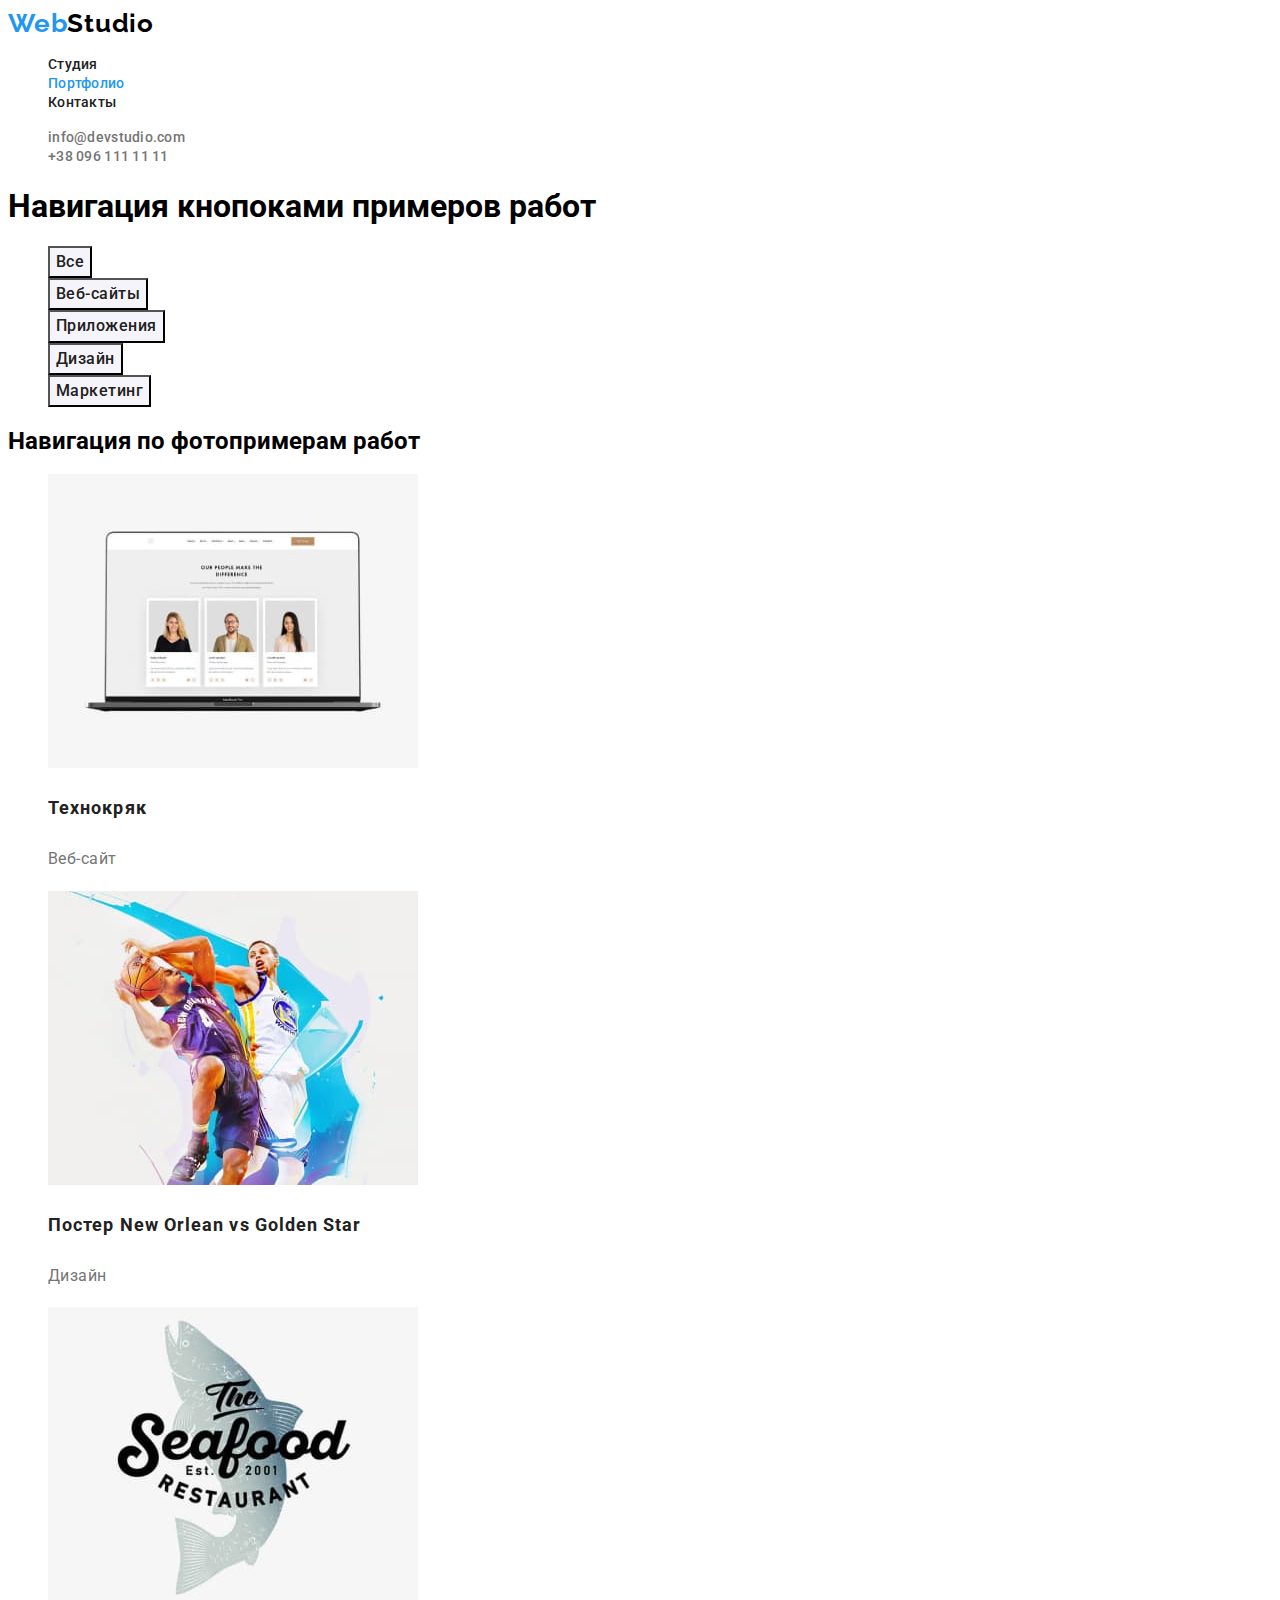
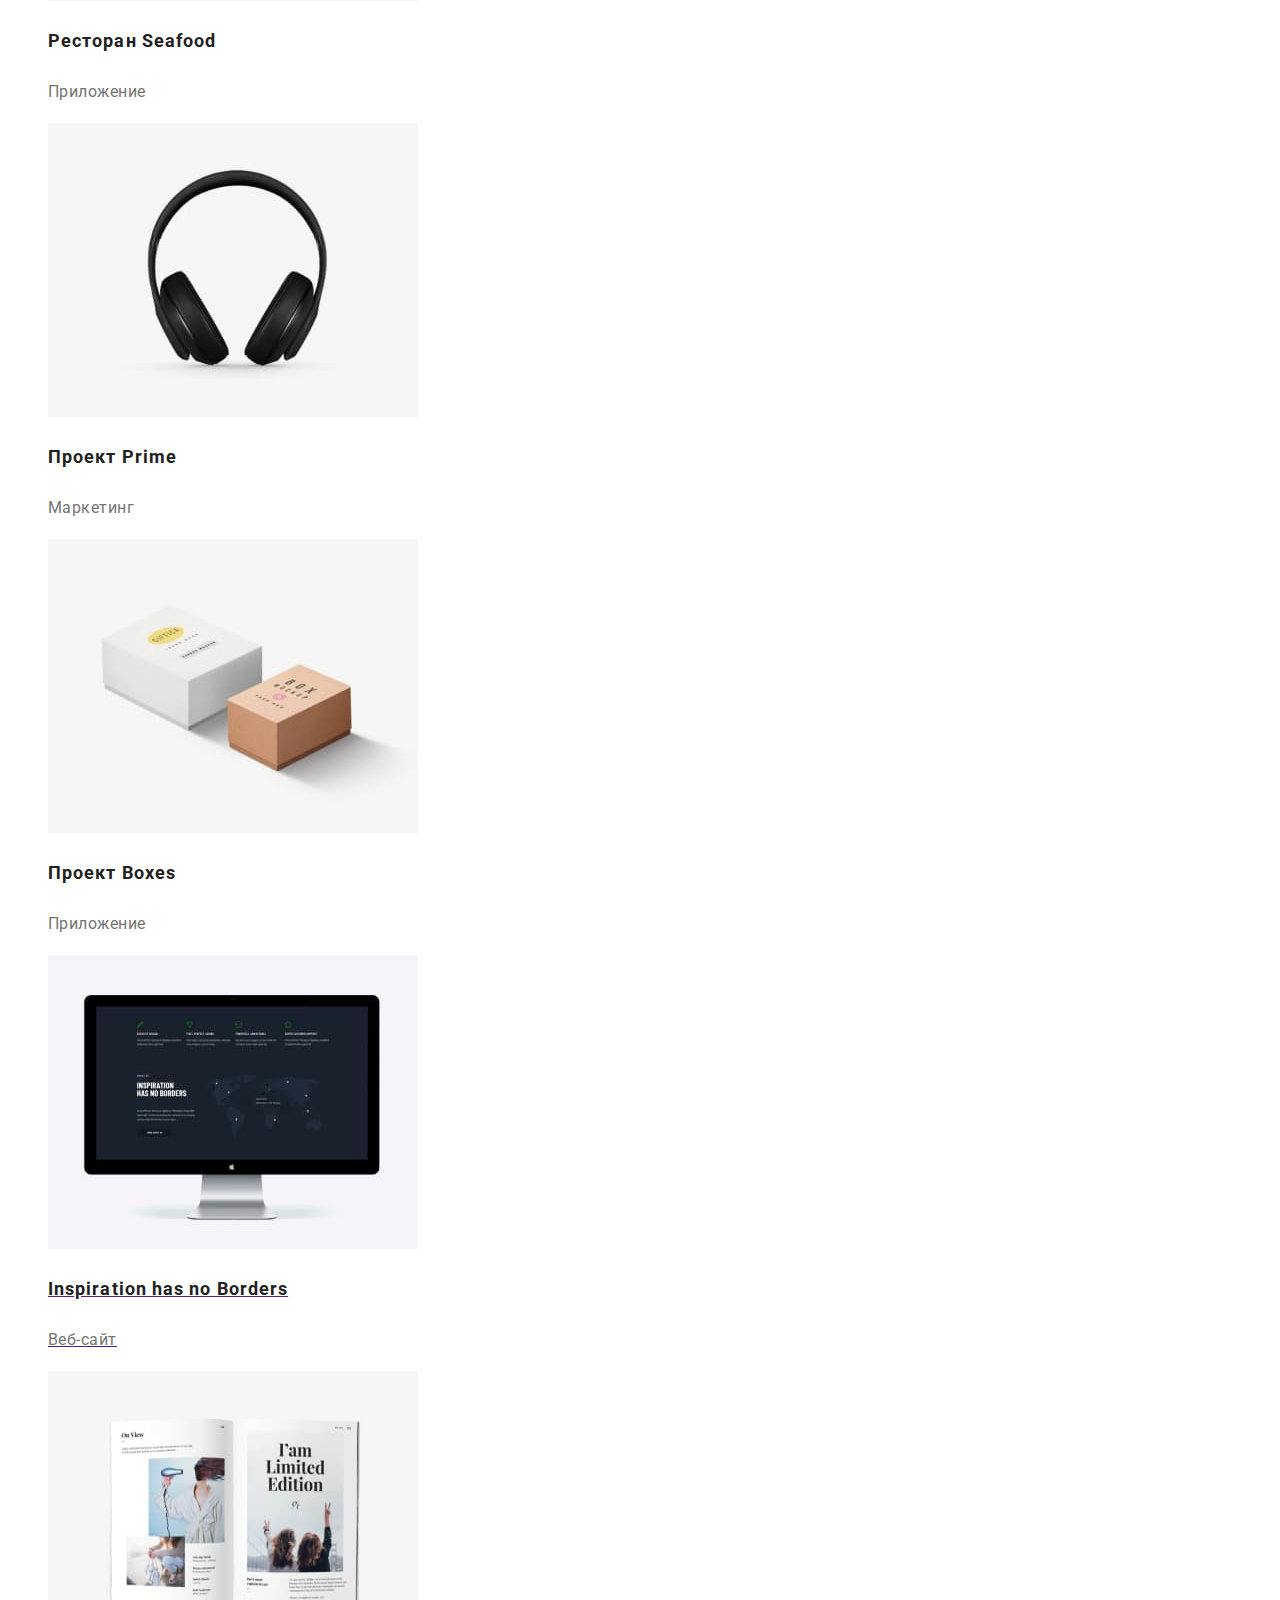
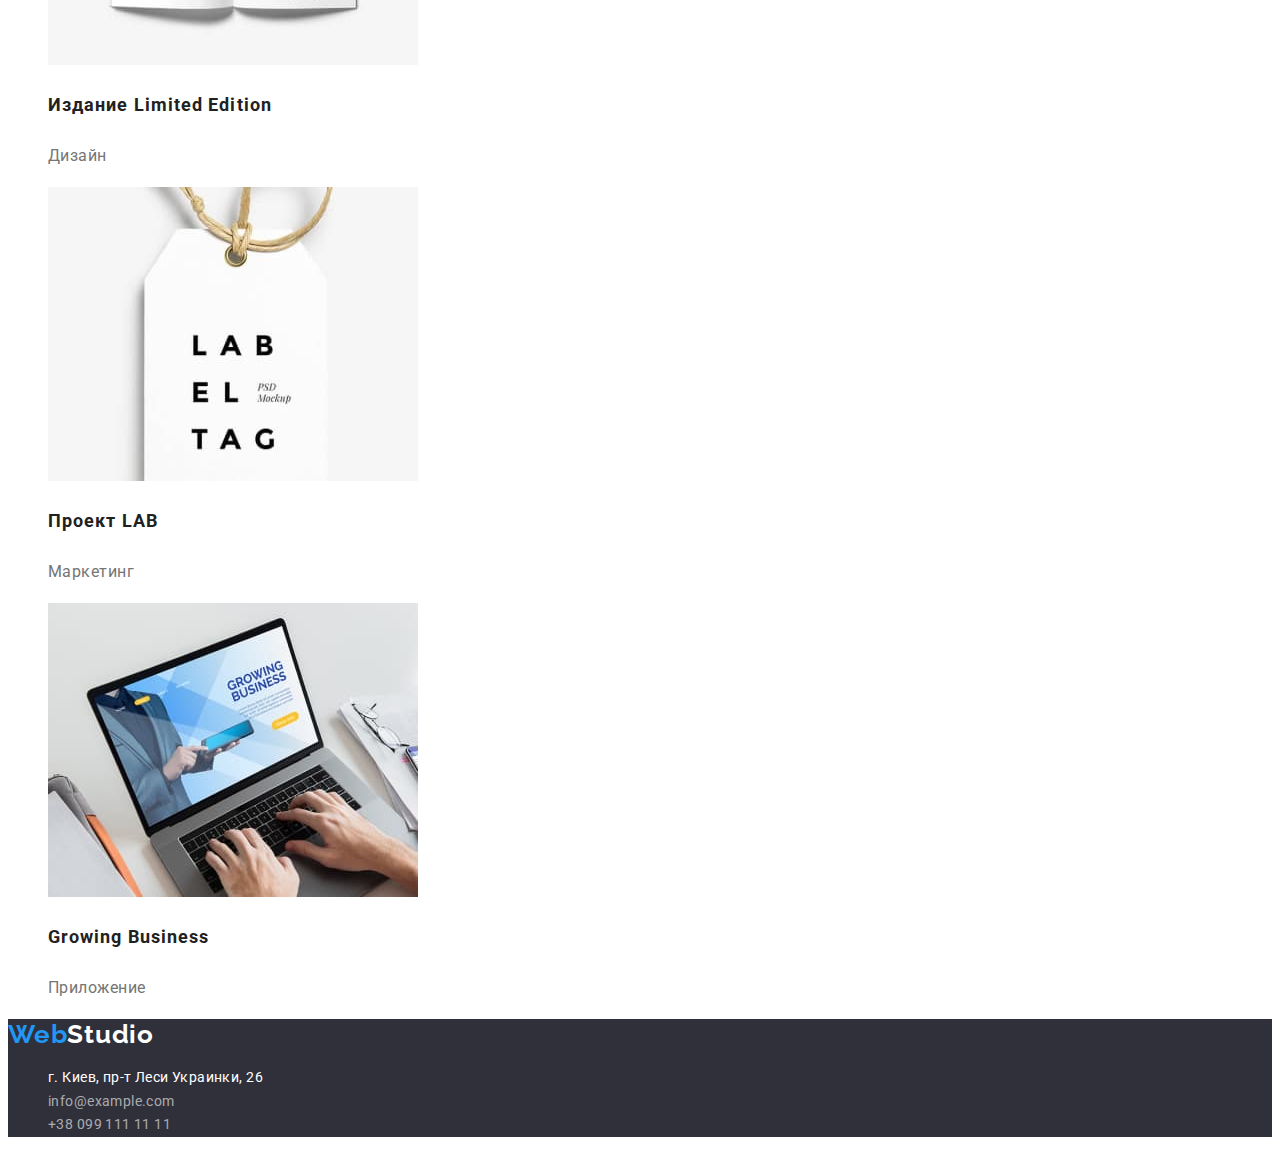
==== portfolio.html @ 1776cf70 "создает исходники для дз" ====
<!DOCTYPE html>
<html lang="ru">
<head>
    <meta charset="UTF-8">
    <meta http-equiv="X-UA-Compatible" content="IE=edge">
    <meta name="viewport" content="width=, initial-scale=1.0">
    <link rel="preconnect" href="https://fonts.googleapis.com">
    <link rel="preconnect" href="https://fonts.gstatic.com" crossorigin>
    <link href="https://fonts.googleapis.com/css2?family=Raleway:wght@700&family=Roboto:wght@400;500;700;900&display=swap"
        rel="stylesheet">
    <link rel="stylesheet" href="./css/styles.css">
    <title>Portfolio</title>
</head>
<body>
    
    <!--Шапка сайта-->
    <header class="header">
        <!--Навигация на другие страницы-->
        <nav class="header-nav">
            <a class="link header-logo" href=""><span class="web">Web</span>Studio</a>
            <ul class="list header-list">
                <li><a class="link header-item" href="./index.html">Студия</a></li>
                <li><a class="link header-item current" href="">Портфолио</a></li>
                <li><a class="link header-item" href="">Контакты</a></li>
            </ul>
        </nav>
    
        <!--Ссылки на почту и телефон-->
        <ul class="list header-contacts">
            <li><a class="link header-mail" href="mailto:info@devstudio.com">info@devstudio.com</a></li>
            <li><a class="link header-tel" href="tel:+380961111111">+38 096 111 11 11</a></li>
        </ul>
    
    </header>

    <!--Уникальный контент сайта-->
    <main>

    <!--Навигация по портфолио-->
    <section class="nav-portfolio">
        <h1 class="nav-portfolio-title">Навигация кнопоками примеров работ</h2>
        <!--Кнопки-->
        <ul class="list nav-portfolio-list">
            <li class="nav-portfolio-item">
                <button class="nav-portfolio-btn" type="button">Все</button>
            </li>
            <li class="nav-portfolio-item">
                <button class="nav-portfolio-btn" type="button">Веб-сайты</button>
            </li>
            <li class="nav-portfolio-item">
                <button class="nav-portfolio-btn" type="button">Приложения</button>
            </li>
            <li class="nav-portfolio-item">
                <button class="nav-portfolio-btn" type="button">Дизайн</button>
            </li>
            <li class="nav-portfolio-item">
                <button class="nav-portfolio-btn" type="button">Маркетинг</button>
            </li>
        </ul>
        <!--Примеры работ портфолио-->
        <h2 class="nav-examples-title">Навигация по фотопримерам работ</h2>
        <ul class="list nav-examples-list">
            <li class="nav-examples-item">
                <a class="link" href="">
                    <img src="./images/portfolio1.jpg" alt="Экран ноутбука" width="370">
                    <h3 class="nav-examples-item-title">Технокряк</h3>
                    <p class="nav-examples-item-text">Веб-сайт</p>
                </a>                
            </li>
            <li class="nav-examples-item">
                <a class="link" href="">
                    <img src="./images/portfolio2.jpg" alt="Баскетболисты" width="370">
                    <h3 class="nav-examples-item-title">Постер New Orlean vs Golden Star</h3>
                    <p class="nav-examples-item-text">Дизайн</p>
                </a>                
            </li>
            <li class="nav-examples-item">
                <a class="link" href="">
                    <img src="./images/portfolio3.jpg" alt="Логотип ресторана" width="370">
                    <h3 class="nav-examples-item-title">Ресторан Seafood</h3>
                    <p class="nav-examples-item-text">Приложение</p>
                </a>                
            </li>
            <li class="nav-examples-item">
                <a class="link" href="">
                    <img src="./images/portfolio4.jpg" alt="Наушники" width="370">
                    <h3 class="nav-examples-item-title">Проект Prime</h3>
                    <p class="nav-examples-item-text">Маркетинг</p>
                </a>                
            </li>
            <li class="nav-examples-item">
                <a class="link" href="">
                    <img src="./images/portfolio5.jpg" alt="Коробки" width="370">
                    <h3 class="nav-examples-item-title">Проект Boxes</h3>
                    <p class="nav-examples-item-text">Приложение</p>
                </a>
            </li>
            <li class="nav-examples-item">
                <a href="">
                    <img src="./images/portfolio6.jpg" alt="Экран мионитора" width="370">
                    <h3 class="nav-examples-item-title">Inspiration has no Borders</h3>
                    <p class="nav-examples-item-text">Веб-сайт</p>
                </a>                
            </li>
            <li class="nav-examples-item">
                <a class="link" href="">
                    <img src="./images/portfolio7.jpg" alt="Раскрытая книга" width="370">
                    <h3 class="nav-examples-item-title">Издание Limited Edition</h3>
                    <p class="nav-examples-item-text">Дизайн</p>
                </a>                
            </li>
            <li class="nav-examples-item">
                <a class="link" href="">
                    <img src="./images/portfolio8.jpg" alt="Ярлык" width="370">
                    <h3 class="nav-examples-item-title">Проект LAB</h3>
                    <p class="nav-examples-item-text">Маркетинг</p>
                </a>                
            </li>
            <li class="nav-examples-item">
                <a class="link" href="">
                    <img src="./images/portfolio9.jpg" alt="Фото ноутбука" width="370">
                    <h3 class="nav-examples-item-title">Growing Business</h3>
                    <p class="nav-examples-item-text">Приложение</p>
                </a>
            </li>
        </ul>
    </section>
    
    </main>

    <!--Подвал-->
    <footer class="footer">
        <!--Логотип-->
        <a class="link footer-logo" href=""><span class="web">Web</span>Studio</a>
        <address>
            <ul class="list footer-list">
                <li><a class="link footer-map" href="https://goo.gl/maps/VZW6j8tTsUU3PeiP6" target="_blank"
                        rel="noopner norefferer">г. Киев, пр-т Леси Украинки, 26</a></li>
                <li><a class="link footer-mail" href="mailto:info@example.com">info@example.com</a></li>
                <li><a class="link footer-tel" href="tel:+380991111111">+38 099 111 11 11</a></li>
            </ul>
        </address>
    </footer>

</body>
</html>
---- css/styles.css ----
/* Общие стили страницы */
:root {
	--title-color: #212121;
	--text-color: #757575;
	--accent-color: #2196f3;
	--dark-background-color: #2f303a;
	--grey-background-color: #f5f4fa;
	--btn-background-color: #188ce8;
	--light-color-for-another: #ffffff;
}

body {
	font-family: "Roboto", "sans-serif";
	background-color: var(--light-color-for-another);
}

.list {
	list-style: none;
}

.link {
	text-decoration: none;
}

/* Стилизация шапки сайта */
.web {
	color: var(--accent-color);
}
.header-logo {
	color: black;
}
.web,
.header-logo,
.footer-logo {
	font-family: "Raleway", "sans-serif";
	font-style: normal;
	font-weight: 700;
	font-size: 26px;
	line-height: 1.17;
	letter-spacing: 0.03em;
}
.header-item {
	color: var(--title-color);
	font-weight: 500;
	font-size: 14px;
	line-height: 1.14;
	letter-spacing: 0.02em;
}
.header-item:hover,
.header-item:focus {
	color: var(--accent-color);
}
.current {
	color: var(--accent-color);
}
.header-mail,
.header-tel {
	color: var(--text-color);
	font-weight: 500;
	font-size: 14px;
	line-height: 1.14;
	letter-spacing: 0.02em;
}
.header-mail:hover,
.header-mail:focus {
	color: var(--accent-color);
}
.header-tel:hover,
.header-tel:focus {
	color: var(--accent-color);
}
/* Стилизация героя */
.hero {
	background-color: var(--dark-background-color);
	text-align: center;
}
.hero-title {
	color: var(--light-color-for-another);
	font-weight: 900;
	font-size: 44px;
	line-height: 1.36;
	text-align: center;
	letter-spacing: 0.06em;
	text-transform: uppercase;
}
.hero-btn {
	color: var(--light-color-for-another);
	background-color: var(--accent-color);
	font-family: inherit;
	font-style: normal;
	font-weight: 700;
	font-size: 16px;
	line-height: 1.88;
	align-items: center;
	text-align: center;
	letter-spacing: 0.06em;
	cursor: pointer;
}
.hero-btn:hover,
.hero-btn:focus {
	background-color: var(--btn-background-color);
}

/* Стилизация преимуществ */
.benefits-item-title {
	color: var(--title-color);
	font-weight: 700;
	font-size: 14px;
	line-height: 1.14;
	letter-spacing: 0.03em;
	text-transform: uppercase;
}
.benefits-item-text {
	color: var(--text-color);
	font-weight: 400;
	font-size: 14px;
	line-height: 1.71;
	letter-spacing: 0.03em;
}

/* Стилизация работ */
.works-tile {
	color: var(--title-color);
	font-weight: 700;
	font-size: 36px;
	line-height: 1.17;
	text-align: center;
	letter-spacing: 0.03em;
}

/* Стилизация команды */
.team {
	background-color: var(--grey-background-color);
}
.team-title {
	color: var(--title-color);
	font-weight: 700;
	font-size: 36px;
	line-height: 1.17;
	text-align: center;
	letter-spacing: 0.03em;
}
.team-item-title {
	color: var(--title-color);
	font-weight: 500;
	font-size: 16px;
	line-height: 1.19;
	text-align: center;
	letter-spacing: 0.03em;
}
.team-item-text {
	color: var(--text-color);
	font-weight: normal;
	font-size: 16px;
	line-height: 1.19;
	text-align: center;
	letter-spacing: 0.03em;
}

/* Стилизация подвала */
.footer {
	background-color: var(--dark-background-color);
}
.footer-logo {
	color: var(--light-color-for-another);
}
.footer-map {
	color: var(--light-color-for-another);
	font-family: inherit;
	font-style: normal;
	font-weight: 400;
	font-size: 14px;
	line-height: 1.71;
	letter-spacing: 0.03em;
}
.footer-mail,
.footer-tel {
	color: rgba(255, 255, 255, 0.6);
	font-family: inherit;
	font-style: normal;
	font-weight: 400;
	font-size: 14px;
	line-height: 1.71;
	letter-spacing: 0.03em;
}
.footer-map:hover,
.footer-map:focus,
.footer-mail:hover,
.footer-mail:focus,
.footer-tel:hover,
.footer-tel:focus {
	color: var(--accent-color);
}

/* Стилизация страницы Портфолио */

/* Стилизация кнопок */
.nav-portfolio-btn {
	color: var(--title-color);
	background-color: var(--grey-background-color);
	font-family: inherit;
	font-style: normal;
	font-weight: 500;
	font-size: 16px;
	line-height: 1.63;
	text-align: center;
	letter-spacing: 0.03em;
	cursor: pointer;
}
.nav-portfolio-btn:hover,
.nav-portfolio-btn:focus {
	color: var(--light-color-for-another);
	background-color: var(--btn-background-color);
}

/* Стилизация работ портфолио */
.nav-examples-item-title {
	color: var(--title-color);
	font-weight: 700;
	font-size: 18px;
	line-height: 2;
	letter-spacing: 0.06em;
}
.nav-examples-item-text {
	color: var(--text-color);
	font-weight: normal;
	font-size: 16px;
	line-height: 1.88;
	letter-spacing: 0.03em;
}
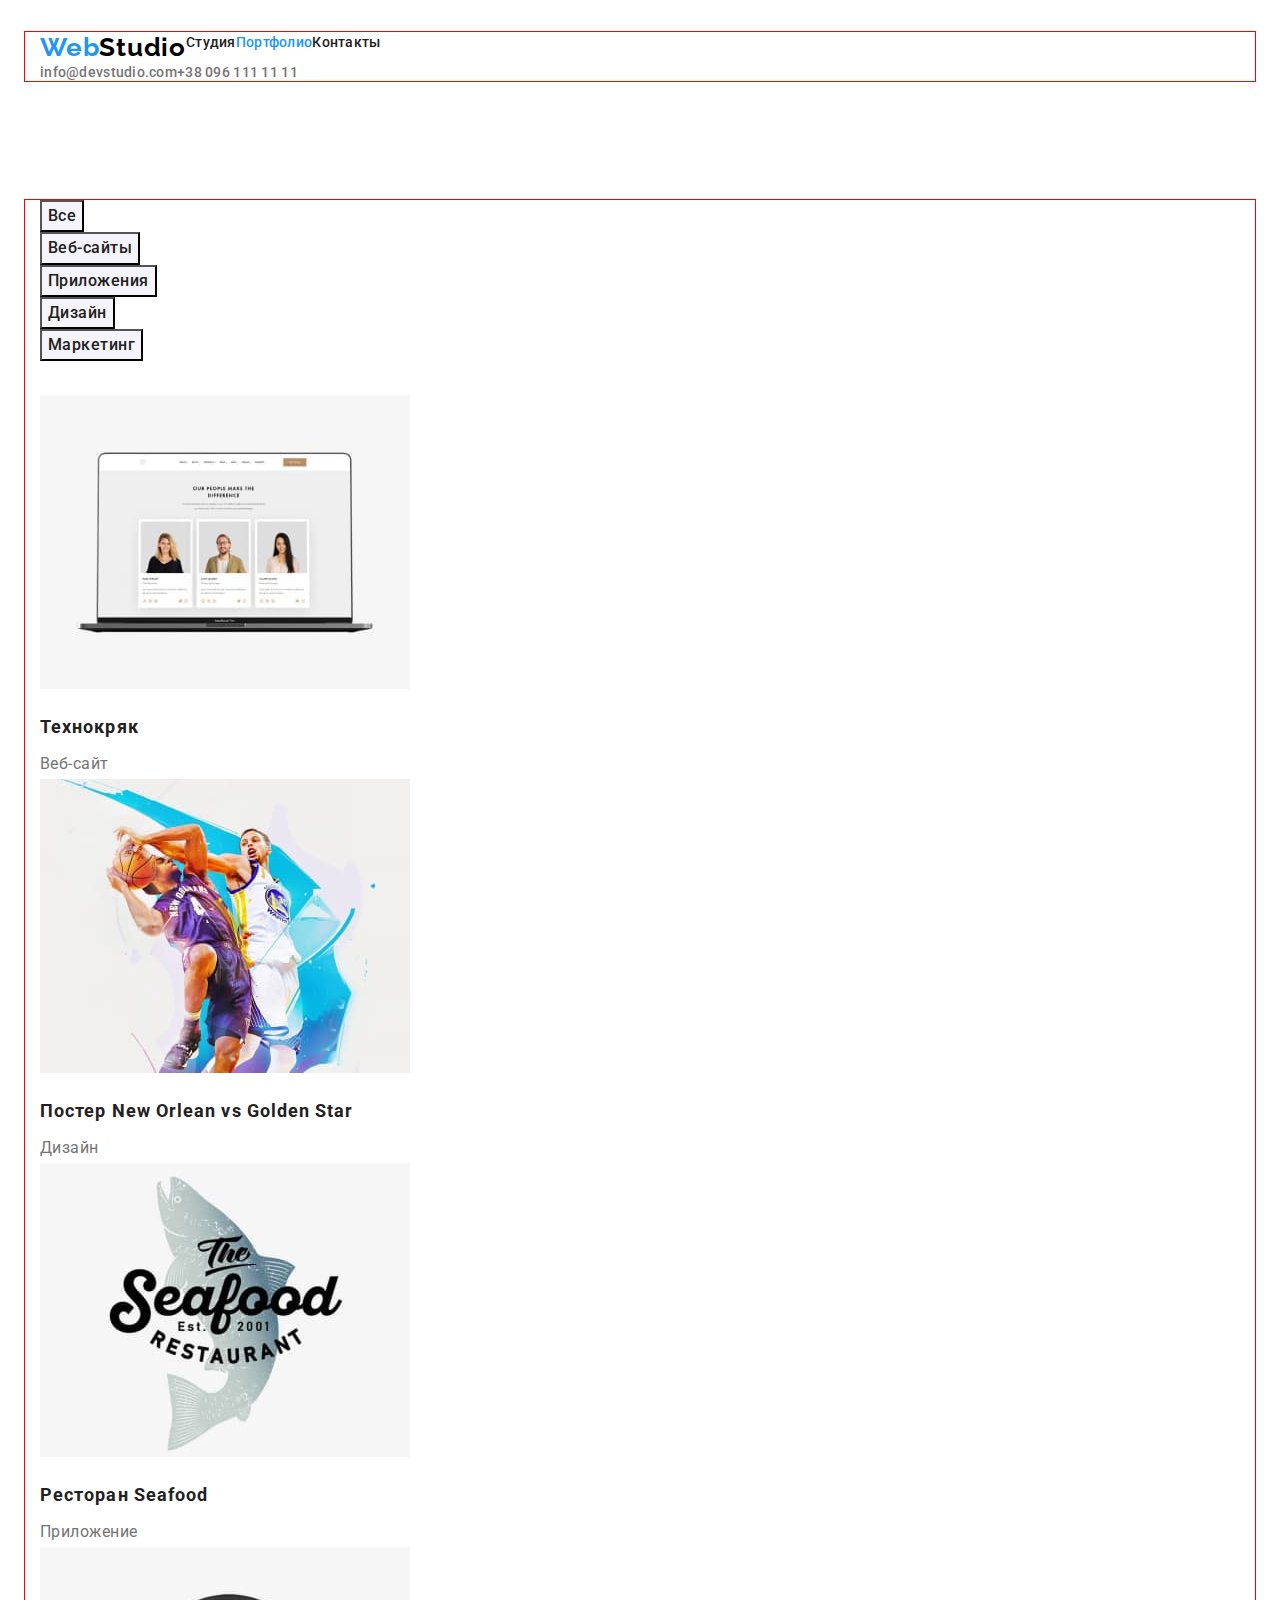
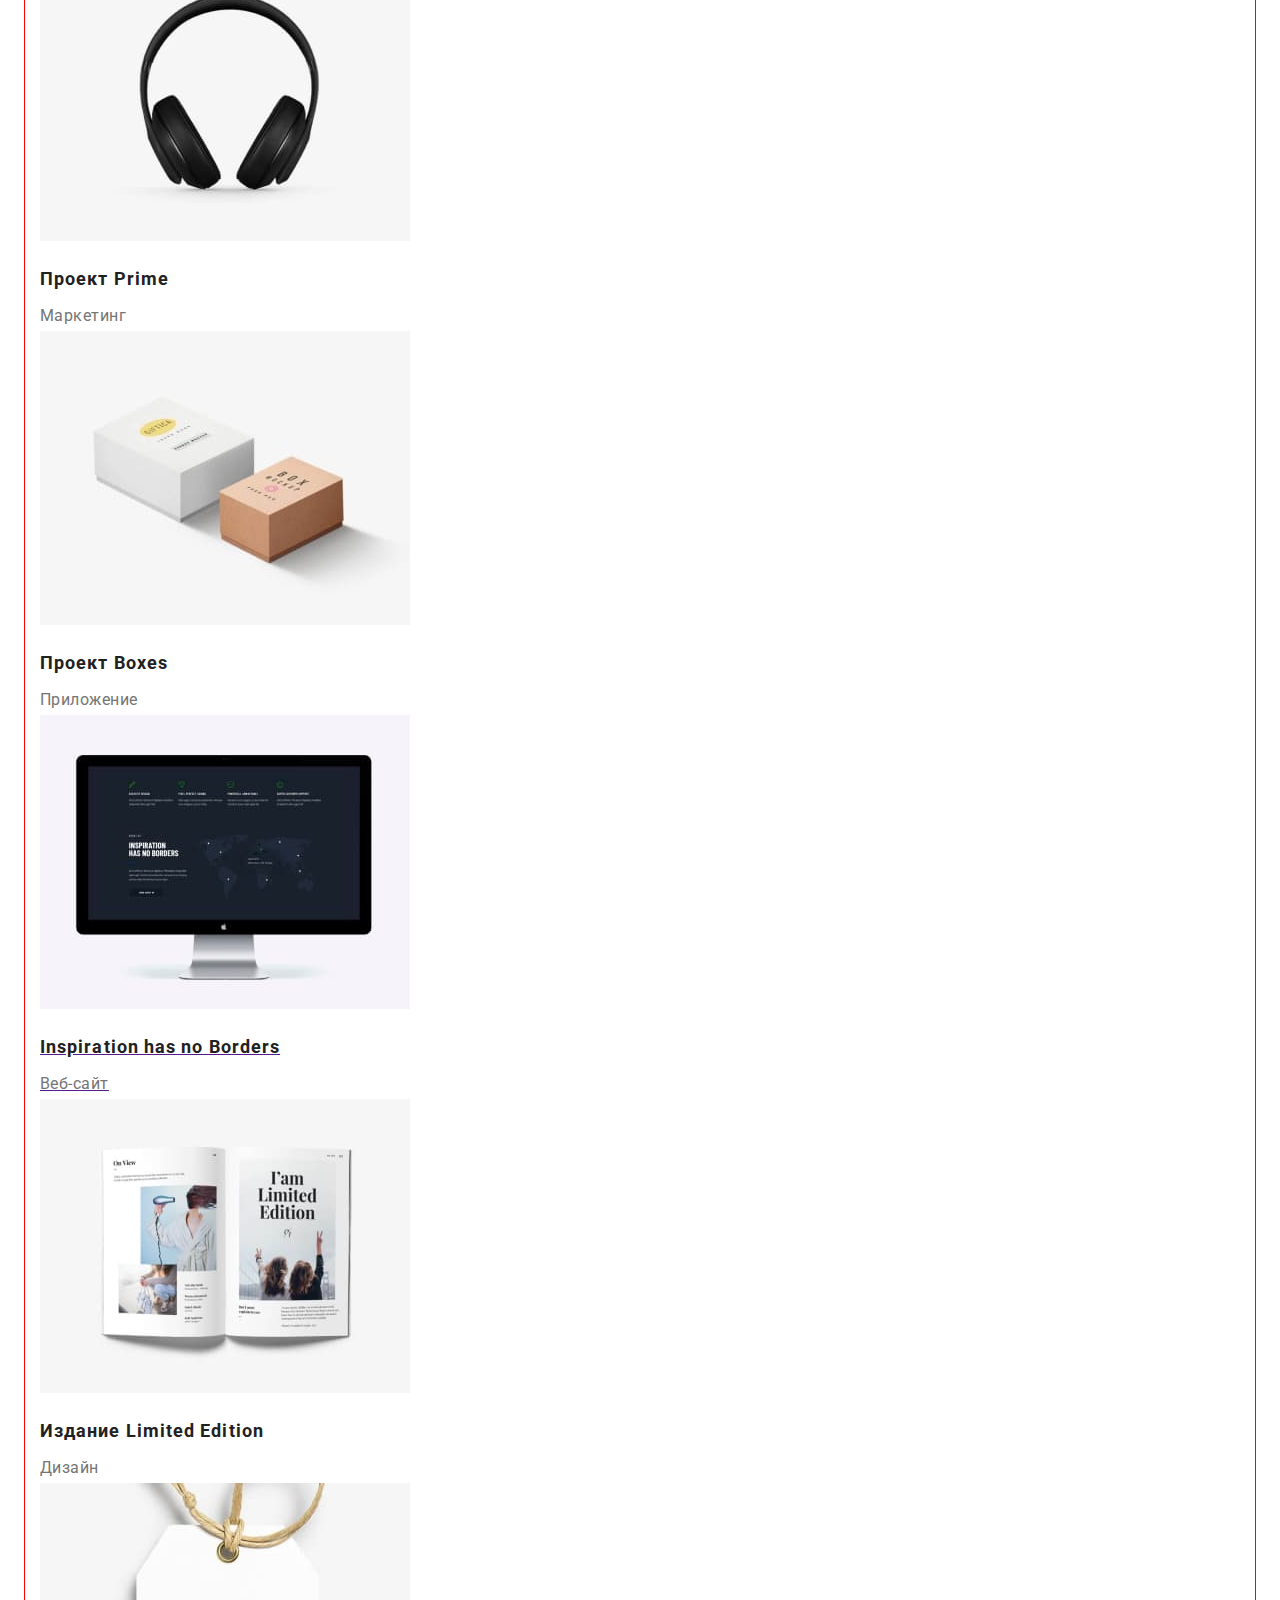
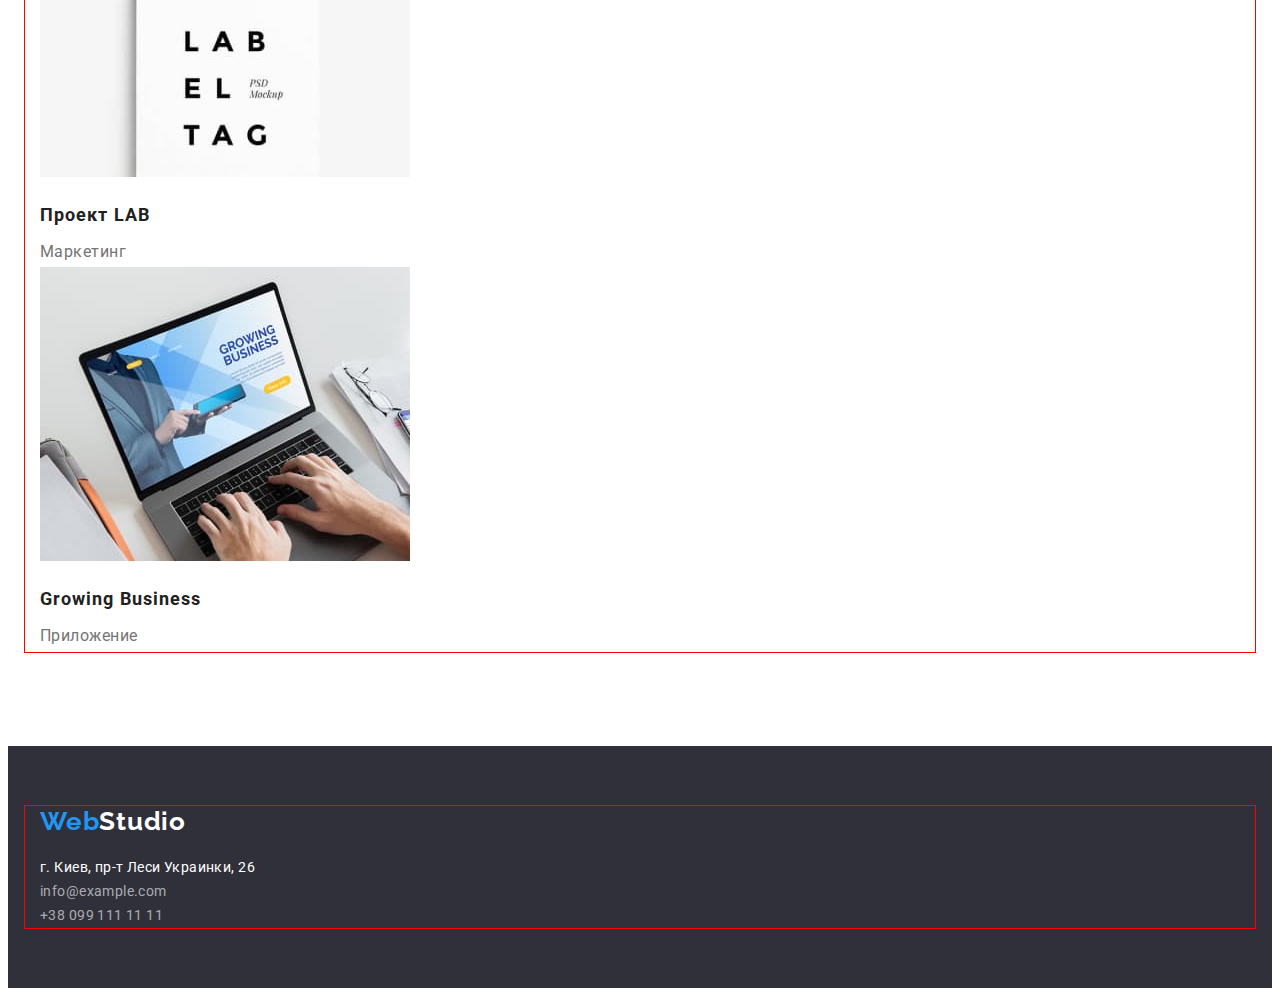
==== commit 6d0ad847: "задает margin и padding" ====
--- a/portfolio.html
+++ b/portfolio.html
@@ -8,6 +8,9 @@
     <link rel="preconnect" href="https://fonts.gstatic.com" crossorigin>
     <link href="https://fonts.googleapis.com/css2?family=Raleway:wght@700&family=Roboto:wght@400;500;700;900&display=swap"
         rel="stylesheet">
+    <link rel="stylesheet" href="https://cdnjs.cloudflare.com/ajax/libs/modern-normalize/1.1.0/modern-normalize.min.css"
+        integrity="sha512-wpPYUAdjBVSE4KJnH1VR1HeZfpl1ub8YT/NKx4PuQ5NmX2tKuGu6U/JRp5y+Y8XG2tV+wKQpNHVUX03MfMFn9Q=="
+        crossorigin="anonymous" referrerpolicy="no-referrer" />
     <link rel="stylesheet" href="./css/styles.css">
     <title>Portfolio</title>
 </head>
@@ -16,6 +19,7 @@
     <!--Шапка сайта-->
     <header class="header">
         <!--Навигация на другие страницы-->
+        <div class="container">
         <nav class="header-nav">
             <a class="link header-logo" href=""><span class="web">Web</span>Studio</a>
             <ul class="list header-list">
@@ -30,7 +34,7 @@
             <li><a class="link header-mail" href="mailto:info@devstudio.com">info@devstudio.com</a></li>
             <li><a class="link header-tel" href="tel:+380961111111">+38 096 111 11 11</a></li>
         </ul>
-    
+        </div>
     </header>
 
     <!--Уникальный контент сайта-->
@@ -38,7 +42,8 @@
 
     <!--Навигация по портфолио-->
     <section class="nav-portfolio">
-        <h1 class="nav-portfolio-title">Навигация кнопоками примеров работ</h2>
+        <div class="container">
+        <h1 class="nav-portfolio-title visually-hidden">Навигация кнопоками примеров работ</h2>
         <!--Кнопки-->
         <ul class="list nav-portfolio-list">
             <li class="nav-portfolio-item">
@@ -58,72 +63,73 @@
             </li>
         </ul>
         <!--Примеры работ портфолио-->
-        <h2 class="nav-examples-title">Навигация по фотопримерам работ</h2>
+        <h2 class="nav-examples-title visually-hidden">Навигация по фотопримерам работ</h2>
         <ul class="list nav-examples-list">
             <li class="nav-examples-item">
                 <a class="link" href="">
-                    <img src="./images/portfolio1.jpg" alt="Экран ноутбука" width="370">
+                    <img class="nav-examples-item-image" src="./images/portfolio1.jpg" alt="Экран ноутбука" width="370">
                     <h3 class="nav-examples-item-title">Технокряк</h3>
                     <p class="nav-examples-item-text">Веб-сайт</p>
                 </a>                
             </li>
             <li class="nav-examples-item">
                 <a class="link" href="">
-                    <img src="./images/portfolio2.jpg" alt="Баскетболисты" width="370">
+                    <img class="nav-examples-item-image" src="./images/portfolio2.jpg" alt="Баскетболисты" width="370">
                     <h3 class="nav-examples-item-title">Постер New Orlean vs Golden Star</h3>
                     <p class="nav-examples-item-text">Дизайн</p>
                 </a>                
             </li>
             <li class="nav-examples-item">
                 <a class="link" href="">
-                    <img src="./images/portfolio3.jpg" alt="Логотип ресторана" width="370">
+                    <img class="nav-examples-item-image" src="./images/portfolio3.jpg" alt="Логотип ресторана" width="370">
                     <h3 class="nav-examples-item-title">Ресторан Seafood</h3>
                     <p class="nav-examples-item-text">Приложение</p>
                 </a>                
             </li>
             <li class="nav-examples-item">
                 <a class="link" href="">
-                    <img src="./images/portfolio4.jpg" alt="Наушники" width="370">
+                    <img class="nav-examples-item-image" src="./images/portfolio4.jpg" alt="Наушники" width="370">
                     <h3 class="nav-examples-item-title">Проект Prime</h3>
                     <p class="nav-examples-item-text">Маркетинг</p>
                 </a>                
             </li>
             <li class="nav-examples-item">
                 <a class="link" href="">
-                    <img src="./images/portfolio5.jpg" alt="Коробки" width="370">
+                    <img class="nav-examples-item-image" src="./images/portfolio5.jpg" alt="Коробки" width="370">
                     <h3 class="nav-examples-item-title">Проект Boxes</h3>
                     <p class="nav-examples-item-text">Приложение</p>
                 </a>
             </li>
             <li class="nav-examples-item">
                 <a href="">
-                    <img src="./images/portfolio6.jpg" alt="Экран мионитора" width="370">
+                    <img class="nav-examples-item-image" src="./images/portfolio6.jpg" alt="Экран мионитора" width="370">
                     <h3 class="nav-examples-item-title">Inspiration has no Borders</h3>
                     <p class="nav-examples-item-text">Веб-сайт</p>
                 </a>                
             </li>
             <li class="nav-examples-item">
                 <a class="link" href="">
-                    <img src="./images/portfolio7.jpg" alt="Раскрытая книга" width="370">
+                    <img class="nav-examples-item-image" src="./images/portfolio7.jpg" alt="Раскрытая книга" width="370">
                     <h3 class="nav-examples-item-title">Издание Limited Edition</h3>
                     <p class="nav-examples-item-text">Дизайн</p>
                 </a>                
             </li>
             <li class="nav-examples-item">
                 <a class="link" href="">
-                    <img src="./images/portfolio8.jpg" alt="Ярлык" width="370">
+                    <img class="nav-examples-item-image" src="./images/portfolio8.jpg" alt="Ярлык" width="370">
                     <h3 class="nav-examples-item-title">Проект LAB</h3>
                     <p class="nav-examples-item-text">Маркетинг</p>
                 </a>                
             </li>
             <li class="nav-examples-item">
                 <a class="link" href="">
-                    <img src="./images/portfolio9.jpg" alt="Фото ноутбука" width="370">
+                    <img class="nav-examples-item-image" src="./images/portfolio9.jpg" alt="Фото ноутбука" width="370">
                     <h3 class="nav-examples-item-title">Growing Business</h3>
                     <p class="nav-examples-item-text">Приложение</p>
                 </a>
             </li>
         </ul>
+        </div>
     </section>
     
     </main>
@@ -131,6 +137,7 @@
     <!--Подвал-->
     <footer class="footer">
         <!--Логотип-->
+        <div class="container">
         <a class="link footer-logo" href=""><span class="web">Web</span>Studio</a>
         <address>
             <ul class="list footer-list">
@@ -140,6 +147,7 @@
                 <li><a class="link footer-tel" href="tel:+380991111111">+38 099 111 11 11</a></li>
             </ul>
         </address>
+        </div>
     </footer>
 
 </body>
--- a/css/styles.css
+++ b/css/styles.css
@@ -14,6 +14,26 @@
 	background-color: var(--light-color-for-another);
 }
 
+p,
+h1,
+h2,
+h3,
+h4,
+h5,
+h6 {
+	margin: 0;
+}
+
+ul,
+ol {
+	margin: 0;
+	padding: 0;
+}
+
+img {
+	display: block;
+}
+
 .list {
 	list-style: none;
 }
@@ -22,7 +42,32 @@
 	text-decoration: none;
 }
 
+.visually-hidden {
+	position: absolute;
+	width: 1px;
+	height: 1px;
+	margin: -1px;
+	border: 0;
+	padding: 0;
+
+	white-space: nowrap;
+	clip-path: inset(100%);
+	clip: rect(0 0 0 0);
+	overflow: hidden;
+}
+
+.container {
+	width: 1200px;
+	padding-left: 15px;
+	padding-right: 15px;
+	margin: 0 auto;
+	outline: 1px solid red;
+}
 /* Стилизация шапки сайта */
+.header {
+	padding-top: 24px;
+	padding-bottom: 25px;
+}
 .web {
 	color: var(--accent-color);
 }
@@ -39,6 +84,18 @@
 	line-height: 1.17;
 	letter-spacing: 0.03em;
 }
+.header-container {
+	display: flex;
+}
+.header-nav {
+	display: flex;
+}
+.header-list {
+	display: flex;
+}
+.header-contacts {
+	display: flex;
+}
 .header-item {
 	color: var(--title-color);
 	font-weight: 500;
@@ -73,6 +130,8 @@
 .hero {
 	background-color: var(--dark-background-color);
 	text-align: center;
+	padding-top: 200px;
+	padding-bottom: 200px;
 }
 .hero-title {
 	color: var(--light-color-for-another);
@@ -82,6 +141,7 @@
 	text-align: center;
 	letter-spacing: 0.06em;
 	text-transform: uppercase;
+	margin-bottom: 30px;
 }
 .hero-btn {
 	color: var(--light-color-for-another);
@@ -102,6 +162,10 @@
 }
 
 /* Стилизация преимуществ */
+.benefits {
+	padding-top: 94px;
+	padding-bottom: 47px;
+}
 .benefits-item-title {
 	color: var(--title-color);
 	font-weight: 700;
@@ -119,6 +183,11 @@
 }
 
 /* Стилизация работ */
+.works {
+	padding-top: 47px;
+	padding-bottom: 94px;
+}
+
 .works-tile {
 	color: var(--title-color);
 	font-weight: 700;
@@ -126,11 +195,15 @@
 	line-height: 1.17;
 	text-align: center;
 	letter-spacing: 0.03em;
+
+	margin-bottom: 50px;
 }
 
 /* Стилизация команды */
 .team {
 	background-color: var(--grey-background-color);
+	padding-top: 94px;
+	padding-bottom: 94px;
 }
 .team-title {
 	color: var(--title-color);
@@ -140,6 +213,11 @@
 	text-align: center;
 	letter-spacing: 0.03em;
 }
+
+.team-item-image {
+	margin-bottom: 30px;
+}
+
 .team-item-title {
 	color: var(--title-color);
 	font-weight: 500;
@@ -147,6 +225,7 @@
 	line-height: 1.19;
 	text-align: center;
 	letter-spacing: 0.03em;
+	margin-bottom: 10px;
 }
 .team-item-text {
 	color: var(--text-color);
@@ -160,9 +239,14 @@
 /* Стилизация подвала */
 .footer {
 	background-color: var(--dark-background-color);
+	padding-top: 60px;
+	padding-bottom: 60px;
 }
 .footer-logo {
 	color: var(--light-color-for-another);
+}
+.footer-list {
+	margin-top: 20px;
 }
 .footer-map {
 	color: var(--light-color-for-another);
@@ -193,7 +277,14 @@
 }
 
 /* Стилизация страницы Портфолио */
-
+.nav-portfolio {
+	padding-top: 94px;
+	padding-bottom: 94px;
+}
+
+.nav-portfolio-list {
+	margin-bottom: 34px;
+}
 /* Стилизация кнопок */
 .nav-portfolio-btn {
 	color: var(--title-color);
@@ -214,12 +305,17 @@
 }
 
 /* Стилизация работ портфолио */
+.nav-examples-item-image {
+	margin-bottom: 20px;
+}
+
 .nav-examples-item-title {
 	color: var(--title-color);
 	font-weight: 700;
 	font-size: 18px;
 	line-height: 2;
 	letter-spacing: 0.06em;
+	margin-bottom: 4px;
 }
 .nav-examples-item-text {
 	color: var(--text-color);
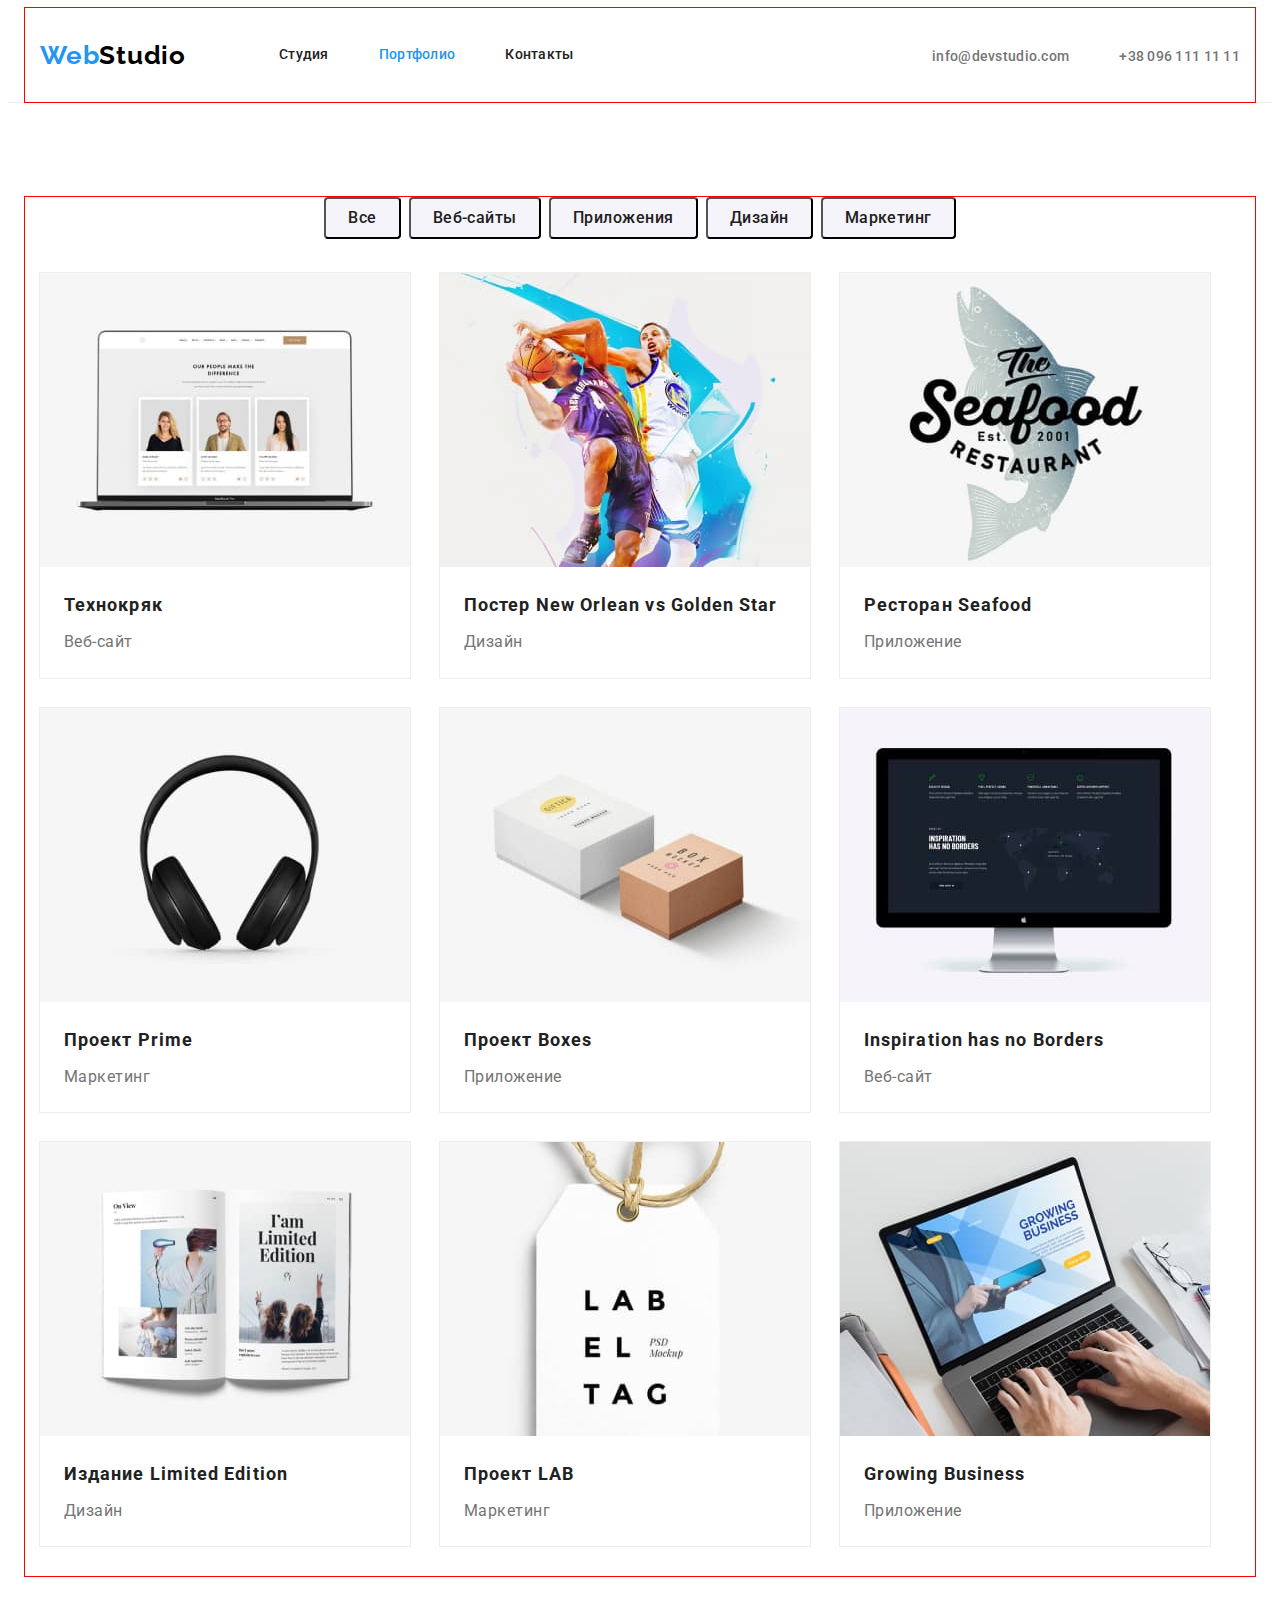
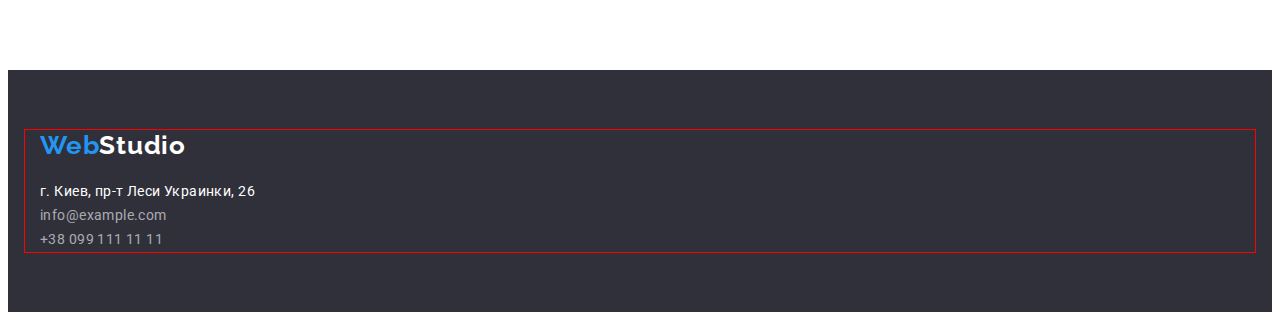
==== commit 17c1a83f: "расставляет flex и отправляет дз на проверку" ====
--- a/portfolio.html
+++ b/portfolio.html
@@ -19,13 +19,13 @@
     <!--Шапка сайта-->
     <header class="header">
         <!--Навигация на другие страницы-->
-        <div class="container">
+        <div class="container header-container">
         <nav class="header-nav">
             <a class="link header-logo" href=""><span class="web">Web</span>Studio</a>
             <ul class="list header-list">
-                <li><a class="link header-item" href="./index.html">Студия</a></li>
-                <li><a class="link header-item current" href="">Портфолио</a></li>
-                <li><a class="link header-item" href="">Контакты</a></li>
+                <li class="header-list-container"><a class="link header-item" href="./index.html">Студия</a></li>
+                <li class="header-list-container"><a class="link header-item current" href="">Портфолио</a></li>
+                <li class="header-list-container"><a class="link header-item" href="">Контакты</a></li>
             </ul>
         </nav>
     
@@ -43,7 +43,7 @@
     <!--Навигация по портфолио-->
     <section class="nav-portfolio">
         <div class="container">
-        <h1 class="nav-portfolio-title visually-hidden">Навигация кнопоками примеров работ</h2>
+        <h1 class="nav-portfolio-title visually-hidden">Навигация кнопоками примеров работ</h1>
         <!--Кнопки-->
         <ul class="list nav-portfolio-list">
             <li class="nav-portfolio-item">
@@ -66,67 +66,103 @@
         <h2 class="nav-examples-title visually-hidden">Навигация по фотопримерам работ</h2>
         <ul class="list nav-examples-list">
             <li class="nav-examples-item">
-                <a class="link" href="">
+                <div class="nav-examples-item-container">
+                    <a class="link" href="">
                     <img class="nav-examples-item-image" src="./images/portfolio1.jpg" alt="Экран ноутбука" width="370">
-                    <h3 class="nav-examples-item-title">Технокряк</h3>
-                    <p class="nav-examples-item-text">Веб-сайт</p>
-                </a>                
+                        <div class="nav-examples-container">
+                            <h3 class="nav-examples-item-title">Технокряк</h3>
+                            <p class="nav-examples-item-text">Веб-сайт</p>
+                        </div>
+                    </a> 
+                </div>
             </li>
             <li class="nav-examples-item">
-                <a class="link" href="">
+                <div class="nav-examples-item-container">
+                    <a class="link" href="">
                     <img class="nav-examples-item-image" src="./images/portfolio2.jpg" alt="Баскетболисты" width="370">
-                    <h3 class="nav-examples-item-title">Постер New Orlean vs Golden Star</h3>
-                    <p class="nav-examples-item-text">Дизайн</p>
-                </a>                
+                        <div class="nav-examples-container">
+                            <h3 class="nav-examples-item-title">Постер New Orlean vs Golden Star</h3>
+                            <p class="nav-examples-item-text">Дизайн</p>
+                        </div>
+                    </a> 
+                </div>
             </li>
             <li class="nav-examples-item">
-                <a class="link" href="">
+                <div class="nav-examples-item-container">
+                    <a class="link" href="">
                     <img class="nav-examples-item-image" src="./images/portfolio3.jpg" alt="Логотип ресторана" width="370">
-                    <h3 class="nav-examples-item-title">Ресторан Seafood</h3>
-                    <p class="nav-examples-item-text">Приложение</p>
-                </a>                
+                        <div class="nav-examples-container">
+                            <h3 class="nav-examples-item-title">Ресторан Seafood</h3>
+                            <p class="nav-examples-item-text">Приложение</p>
+                        </div>
+                    </a>
+                </div>
             </li>
             <li class="nav-examples-item">
-                <a class="link" href="">
+                <div class="nav-examples-item-container">
+                    <a class="link" href="">
                     <img class="nav-examples-item-image" src="./images/portfolio4.jpg" alt="Наушники" width="370">
-                    <h3 class="nav-examples-item-title">Проект Prime</h3>
-                    <p class="nav-examples-item-text">Маркетинг</p>
-                </a>                
+                        <div class="nav-examples-container">
+                            <h3 class="nav-examples-item-title">Проект Prime</h3>
+                            <p class="nav-examples-item-text">Маркетинг</p>
+                        </div>
+                    </a> 
+                </div>
             </li>
             <li class="nav-examples-item">
-                <a class="link" href="">
+                <div class="nav-examples-item-container">
+                    <a class="link" href="">
                     <img class="nav-examples-item-image" src="./images/portfolio5.jpg" alt="Коробки" width="370">
-                    <h3 class="nav-examples-item-title">Проект Boxes</h3>
-                    <p class="nav-examples-item-text">Приложение</p>
-                </a>
+                        <div class="nav-examples-container">
+                            <h3 class="nav-examples-item-title">Проект Boxes</h3>
+                            <p class="nav-examples-item-text">Приложение</p>
+                        </div>
+                    </a>
+                </div>
             </li>
             <li class="nav-examples-item">
-                <a href="">
+                <div class="nav-examples-item-container">
+                    <a class="link" href="">
                     <img class="nav-examples-item-image" src="./images/portfolio6.jpg" alt="Экран мионитора" width="370">
-                    <h3 class="nav-examples-item-title">Inspiration has no Borders</h3>
-                    <p class="nav-examples-item-text">Веб-сайт</p>
-                </a>                
+                        <div class="nav-examples-container">
+                            <h3 class="nav-examples-item-title">Inspiration has no Borders</h3>
+                            <p class="nav-examples-item-text">Веб-сайт</p>
+                        </div>
+                    </a> 
+                </div>
             </li>
             <li class="nav-examples-item">
-                <a class="link" href="">
+                <div class="nav-examples-item-container">
+                    <a class="link" href="">
                     <img class="nav-examples-item-image" src="./images/portfolio7.jpg" alt="Раскрытая книга" width="370">
-                    <h3 class="nav-examples-item-title">Издание Limited Edition</h3>
-                    <p class="nav-examples-item-text">Дизайн</p>
-                </a>                
+                        <div class="nav-examples-container">
+                            <h3 class="nav-examples-item-title">Издание Limited Edition</h3>
+                            <p class="nav-examples-item-text">Дизайн</p>
+                        </div>
+                    </a>  
+                </div>
             </li>
             <li class="nav-examples-item">
-                <a class="link" href="">
+                <div class="nav-examples-item-container">
+                    <a class="link" href="">
                     <img class="nav-examples-item-image" src="./images/portfolio8.jpg" alt="Ярлык" width="370">
-                    <h3 class="nav-examples-item-title">Проект LAB</h3>
-                    <p class="nav-examples-item-text">Маркетинг</p>
-                </a>                
+                        <div class="nav-examples-container">
+                            <h3 class="nav-examples-item-title">Проект LAB</h3>
+                            <p class="nav-examples-item-text">Маркетинг</p>
+                        </div>
+                    </a> 
+                </div>
             </li>
             <li class="nav-examples-item">
-                <a class="link" href="">
+                <div class="nav-examples-item-container">
+                    <a class="link" href="">
                     <img class="nav-examples-item-image" src="./images/portfolio9.jpg" alt="Фото ноутбука" width="370">
-                    <h3 class="nav-examples-item-title">Growing Business</h3>
-                    <p class="nav-examples-item-text">Приложение</p>
-                </a>
+                        <div class="nav-examples-container">
+                            <h3 class="nav-examples-item-title">Growing Business</h3>
+                            <p class="nav-examples-item-text">Приложение</p>
+                        </div>
+                    </a>
+                </div>
             </li>
         </ul>
         </div>
--- a/css/styles.css
+++ b/css/styles.css
@@ -65,14 +65,17 @@
 }
 /* Стилизация шапки сайта */
 .header {
-	padding-top: 24px;
-	padding-bottom: 25px;
+	border-bottom: 1px solid #ececec;
 }
 .web {
 	color: var(--accent-color);
 }
 .header-logo {
 	color: black;
+	margin-right: 93px;
+	padding-top: 32px;
+	padding-bottom: 32px;
+	display: block;
 }
 .web,
 .header-logo,
@@ -86,15 +89,21 @@
 }
 .header-container {
 	display: flex;
+	align-items: center;
 }
 .header-nav {
 	display: flex;
+	align-items: center;
 }
 .header-list {
 	display: flex;
 }
 .header-contacts {
 	display: flex;
+	margin-left: auto;
+}
+.header-list-container:not(:last-child) {
+	margin-right: 50px;
 }
 .header-item {
 	color: var(--title-color);
@@ -102,13 +111,20 @@
 	font-size: 14px;
 	line-height: 1.14;
 	letter-spacing: 0.02em;
-}
+	padding-top: 32px;
+	padding-bottom: 32px;
+	display: block;
+}
+
 .header-item:hover,
 .header-item:focus {
 	color: var(--accent-color);
 }
 .current {
 	color: var(--accent-color);
+}
+.header-mail {
+	margin-right: 50px;
 }
 .header-mail,
 .header-tel {
@@ -142,6 +158,9 @@
 	letter-spacing: 0.06em;
 	text-transform: uppercase;
 	margin-bottom: 30px;
+	margin-left: auto;
+	margin-right: auto;
+	max-width: 696px;
 }
 .hero-btn {
 	color: var(--light-color-for-another);
@@ -154,6 +173,8 @@
 	align-items: center;
 	text-align: center;
 	letter-spacing: 0.06em;
+	border-radius: 4px;
+	padding: 10px 32px;
 	cursor: pointer;
 }
 .hero-btn:hover,
@@ -166,6 +187,12 @@
 	padding-top: 94px;
 	padding-bottom: 47px;
 }
+.benefits-list {
+	display: flex;
+}
+.benefits-item:not(:last-child) {
+	margin-right: 30px;
+}
 .benefits-item-title {
 	color: var(--title-color);
 	font-weight: 700;
@@ -173,6 +200,8 @@
 	line-height: 1.14;
 	letter-spacing: 0.03em;
 	text-transform: uppercase;
+	margin-bottom: 10px;
+	max-width: 270px;
 }
 .benefits-item-text {
 	color: var(--text-color);
@@ -180,6 +209,7 @@
 	font-size: 14px;
 	line-height: 1.71;
 	letter-spacing: 0.03em;
+	max-width: 270px;
 }
 
 /* Стилизация работ */
@@ -187,8 +217,7 @@
 	padding-top: 47px;
 	padding-bottom: 94px;
 }
-
-.works-tile {
+.works-title {
 	color: var(--title-color);
 	font-weight: 700;
 	font-size: 36px;
@@ -198,7 +227,13 @@
 
 	margin-bottom: 50px;
 }
-
+.works-list {
+	display: flex;
+	flex-wrap: wrap;
+}
+.works-item:not(:last-child) {
+	margin-right: 30px;
+}
 /* Стилизация команды */
 .team {
 	background-color: var(--grey-background-color);
@@ -212,8 +247,21 @@
 	line-height: 1.17;
 	text-align: center;
 	letter-spacing: 0.03em;
-}
-
+	margin-bottom: 50px;
+}
+.team-list {
+	display: flex;
+	flex-wrap: wrap;
+}
+.team-item:not(:last-child) {
+	margin-right: 30px;
+}
+.team-item-container {
+	background-color: #ffffff;
+	padding-bottom: 30px;
+	box-shadow: 0px 1px 3px rgba(0, 0, 0, 0.12), 0px 1px 1px rgba(0, 0, 0, 0.14), 0px 2px 1px rgba(0, 0, 0, 0.2);
+	border-radius: 0px 0px 4px 4px;
+}
 .team-item-image {
 	margin-bottom: 30px;
 }
@@ -283,9 +331,14 @@
 }
 
 .nav-portfolio-list {
+	display: flex;
 	margin-bottom: 34px;
+	justify-content: center;
 }
 /* Стилизация кнопок */
+.nav-portfolio-item:not(:last-child) {
+	margin-right: 8px;
+}
 .nav-portfolio-btn {
 	color: var(--title-color);
 	background-color: var(--grey-background-color);
@@ -296,8 +349,11 @@
 	line-height: 1.63;
 	text-align: center;
 	letter-spacing: 0.03em;
+	border-radius: 4px;
+	padding: 6px 22px;
 	cursor: pointer;
 }
+
 .nav-portfolio-btn:hover,
 .nav-portfolio-btn:focus {
 	color: var(--light-color-for-another);
@@ -305,10 +361,28 @@
 }
 
 /* Стилизация работ портфолио */
+.nav-examples-list {
+	display: flex;
+	flex-wrap: wrap;
+}
+.nav-examples-item {
+	padding-bottom: 30px;
+}
+.nav-examples-item-container {
+	outline: 1px solid #eeeeee;
+	padding-bottom: 20px;
+}
+
+.nav-examples-item:not(:nth-child(3n)) {
+	margin-right: 30px;
+}
 .nav-examples-item-image {
 	margin-bottom: 20px;
 }
-
+.nav-examples-container {
+	margin-left: 24px;
+	margin-right: 24px;
+}
 .nav-examples-item-title {
 	color: var(--title-color);
 	font-weight: 700;
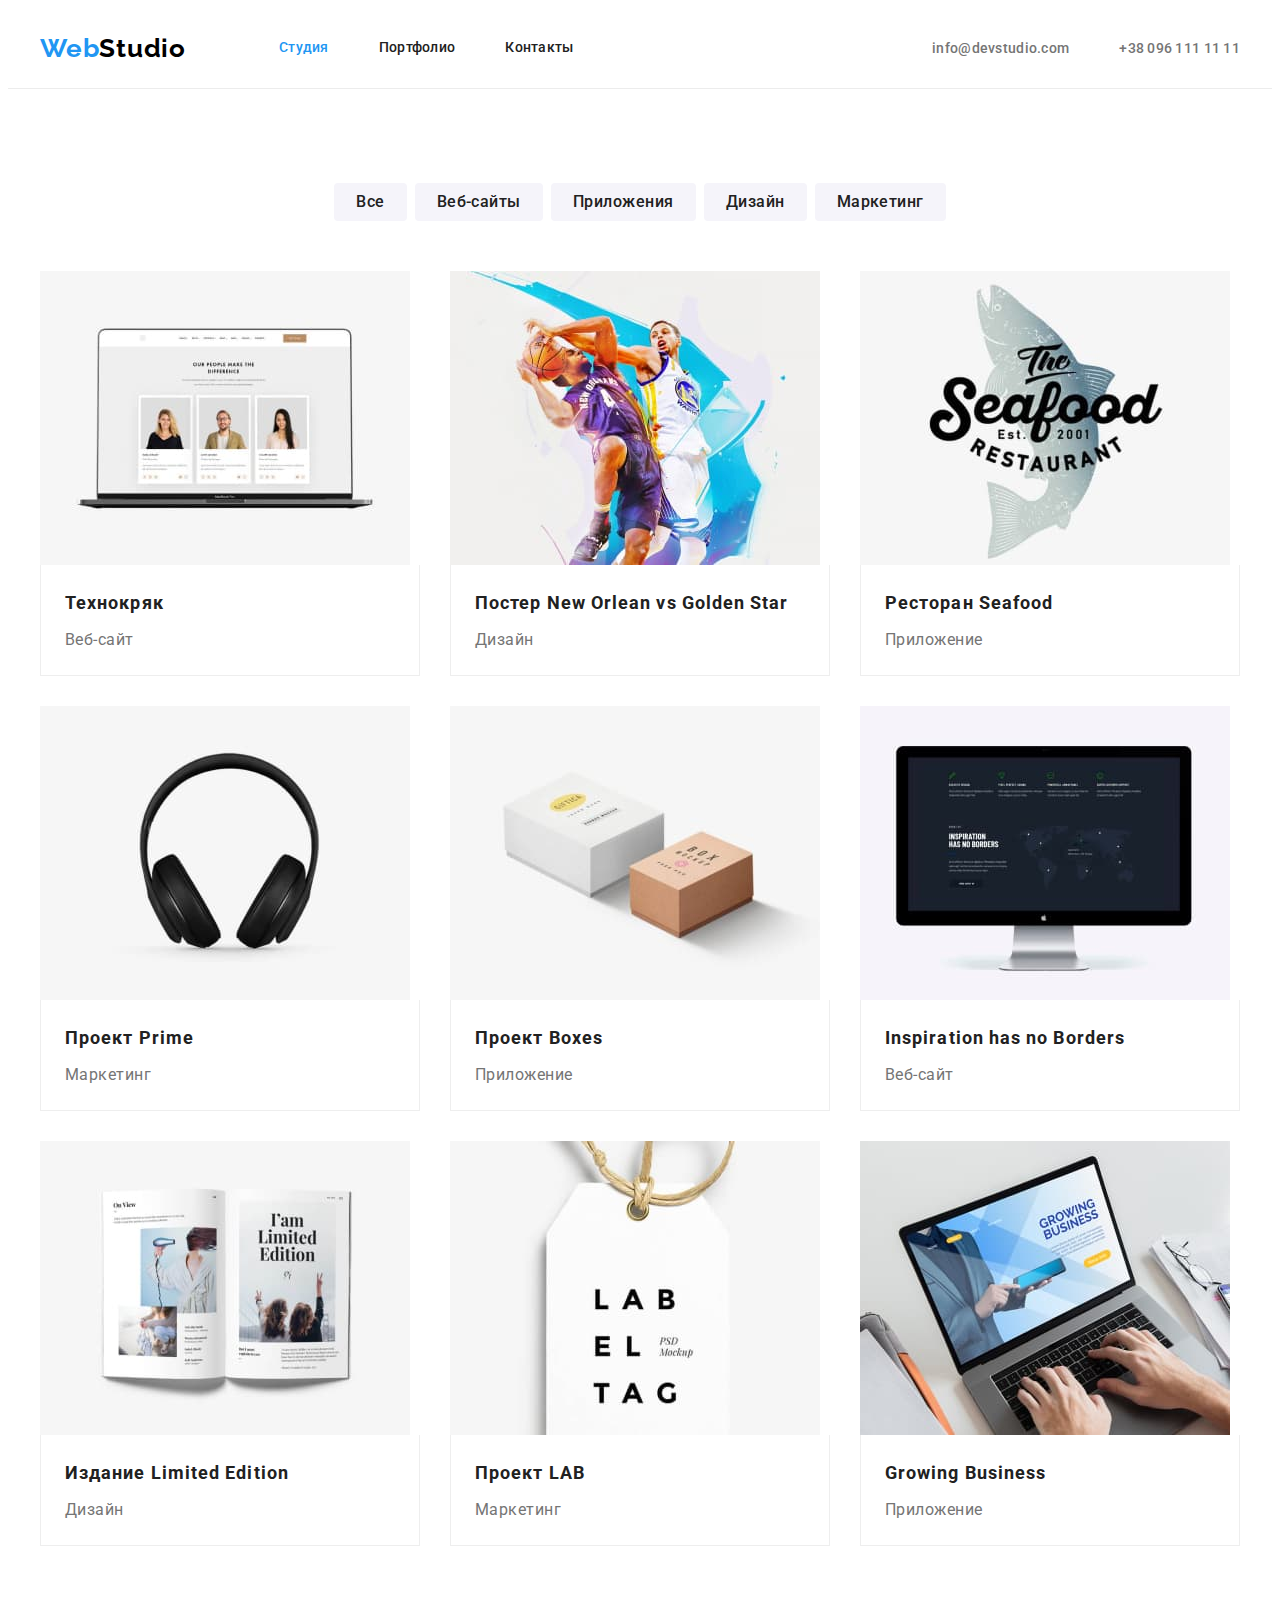
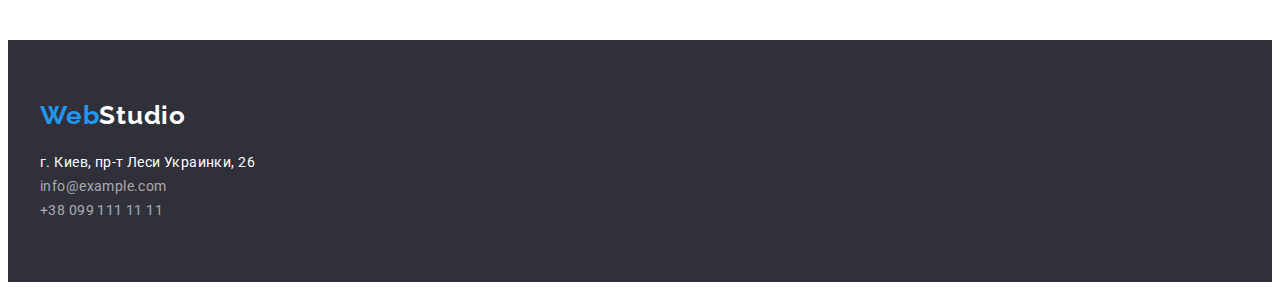
==== commit 1a952276: "исправляет ошибки по дз-3" ====
--- a/portfolio.html
+++ b/portfolio.html
@@ -20,20 +20,21 @@
     <header class="header">
         <!--Навигация на другие страницы-->
         <div class="container header-container">
-        <nav class="header-nav">
-            <a class="link header-logo" href=""><span class="web">Web</span>Studio</a>
-            <ul class="list header-list">
-                <li class="header-list-container"><a class="link header-item" href="./index.html">Студия</a></li>
-                <li class="header-list-container"><a class="link header-item current" href="">Портфолио</a></li>
-                <li class="header-list-container"><a class="link header-item" href="">Контакты</a></li>
+            <nav class="header-nav">
+                <a class="link header-logo" href=""><span class="web">Web</span>Studio</a>
+                <ul class="list header-list">
+                    <li class="header-list-container"><a class="link header-item current" href="">Студия</a></li>
+                    <li class="header-list-container"><a class="link header-item" href="./portfolio.html">Портфолио</a></li>
+                    <li class="header-list-container"><a class="link header-item" href="">Контакты</a></li>
+                </ul>
+            </nav>
+    
+            <!--Ссылки на почту и телефон-->
+            <ul class="list header-contacts">
+                <li class="header-contacts-container"><a class="link header-mail"
+                        href="mailto:info@devstudio.com">info@devstudio.com</a></li>
+                <li><a class="link header-tel" href="tel:+380961111111">+38 096 111 11 11</a></li>
             </ul>
-        </nav>
-    
-        <!--Ссылки на почту и телефон-->
-        <ul class="list header-contacts">
-            <li><a class="link header-mail" href="mailto:info@devstudio.com">info@devstudio.com</a></li>
-            <li><a class="link header-tel" href="tel:+380961111111">+38 096 111 11 11</a></li>
-        </ul>
         </div>
     </header>
 
@@ -66,103 +67,86 @@
         <h2 class="nav-examples-title visually-hidden">Навигация по фотопримерам работ</h2>
         <ul class="list nav-examples-list">
             <li class="nav-examples-item">
-                <div class="nav-examples-item-container">
-                    <a class="link" href="">
+                <a class="link" href="">
                     <img class="nav-examples-item-image" src="./images/portfolio1.jpg" alt="Экран ноутбука" width="370">
                         <div class="nav-examples-container">
                             <h3 class="nav-examples-item-title">Технокряк</h3>
                             <p class="nav-examples-item-text">Веб-сайт</p>
                         </div>
-                    </a> 
-                </div>
+                </a> 
             </li>
             <li class="nav-examples-item">
-                <div class="nav-examples-item-container">
-                    <a class="link" href="">
+                <a class="link" href="">
                     <img class="nav-examples-item-image" src="./images/portfolio2.jpg" alt="Баскетболисты" width="370">
                         <div class="nav-examples-container">
                             <h3 class="nav-examples-item-title">Постер New Orlean vs Golden Star</h3>
                             <p class="nav-examples-item-text">Дизайн</p>
                         </div>
-                    </a> 
-                </div>
+                </a> 
             </li>
             <li class="nav-examples-item">
-                <div class="nav-examples-item-container">
-                    <a class="link" href="">
+                <a class="link" href="">
                     <img class="nav-examples-item-image" src="./images/portfolio3.jpg" alt="Логотип ресторана" width="370">
                         <div class="nav-examples-container">
                             <h3 class="nav-examples-item-title">Ресторан Seafood</h3>
                             <p class="nav-examples-item-text">Приложение</p>
                         </div>
-                    </a>
-                </div>
+                </a>
+                
             </li>
             <li class="nav-examples-item">
-                <div class="nav-examples-item-container">
-                    <a class="link" href="">
+                <a class="link" href="">
                     <img class="nav-examples-item-image" src="./images/portfolio4.jpg" alt="Наушники" width="370">
                         <div class="nav-examples-container">
                             <h3 class="nav-examples-item-title">Проект Prime</h3>
                             <p class="nav-examples-item-text">Маркетинг</p>
                         </div>
-                    </a> 
-                </div>
+                </a>                
             </li>
             <li class="nav-examples-item">
-                <div class="nav-examples-item-container">
-                    <a class="link" href="">
+                <a class="link" href="">
                     <img class="nav-examples-item-image" src="./images/portfolio5.jpg" alt="Коробки" width="370">
                         <div class="nav-examples-container">
                             <h3 class="nav-examples-item-title">Проект Boxes</h3>
                             <p class="nav-examples-item-text">Приложение</p>
                         </div>
-                    </a>
-                </div>
+                </a>
             </li>
             <li class="nav-examples-item">
-                <div class="nav-examples-item-container">
-                    <a class="link" href="">
+                <a class="link" href="">
                     <img class="nav-examples-item-image" src="./images/portfolio6.jpg" alt="Экран мионитора" width="370">
                         <div class="nav-examples-container">
                             <h3 class="nav-examples-item-title">Inspiration has no Borders</h3>
                             <p class="nav-examples-item-text">Веб-сайт</p>
                         </div>
-                    </a> 
-                </div>
+                </a> 
             </li>
-            <li class="nav-examples-item">
-                <div class="nav-examples-item-container">
-                    <a class="link" href="">
+            <li class="nav-examples-item">                
+                <a class="link" href="">
                     <img class="nav-examples-item-image" src="./images/portfolio7.jpg" alt="Раскрытая книга" width="370">
                         <div class="nav-examples-container">
                             <h3 class="nav-examples-item-title">Издание Limited Edition</h3>
                             <p class="nav-examples-item-text">Дизайн</p>
                         </div>
-                    </a>  
-                </div>
+                </a>  
             </li>
             <li class="nav-examples-item">
-                <div class="nav-examples-item-container">
-                    <a class="link" href="">
+                <a class="link" href="">
                     <img class="nav-examples-item-image" src="./images/portfolio8.jpg" alt="Ярлык" width="370">
                         <div class="nav-examples-container">
                             <h3 class="nav-examples-item-title">Проект LAB</h3>
                             <p class="nav-examples-item-text">Маркетинг</p>
                         </div>
-                    </a> 
-                </div>
+                </a> 
             </li>
             <li class="nav-examples-item">
-                <div class="nav-examples-item-container">
-                    <a class="link" href="">
+                <a class="link" href="">
                     <img class="nav-examples-item-image" src="./images/portfolio9.jpg" alt="Фото ноутбука" width="370">
                         <div class="nav-examples-container">
                             <h3 class="nav-examples-item-title">Growing Business</h3>
                             <p class="nav-examples-item-text">Приложение</p>
                         </div>
-                    </a>
-                </div>
+                </a>
             </li>
         </ul>
         </div>
@@ -174,15 +158,15 @@
     <footer class="footer">
         <!--Логотип-->
         <div class="container">
-        <a class="link footer-logo" href=""><span class="web">Web</span>Studio</a>
-        <address>
-            <ul class="list footer-list">
-                <li><a class="link footer-map" href="https://goo.gl/maps/VZW6j8tTsUU3PeiP6" target="_blank"
-                        rel="noopner norefferer">г. Киев, пр-т Леси Украинки, 26</a></li>
-                <li><a class="link footer-mail" href="mailto:info@example.com">info@example.com</a></li>
-                <li><a class="link footer-tel" href="tel:+380991111111">+38 099 111 11 11</a></li>
-            </ul>
-        </address>
+            <a class="link footer-logo" href=""><span class="web">Web</span>Studio</a>
+            <address class="footer-list">
+                <ul class="list">
+                    <li><a class="link footer-map" href="https://goo.gl/maps/VZW6j8tTsUU3PeiP6" target="_blank"
+                            rel="noopner norefferer">г. Киев, пр-т Леси Украинки, 26</a></li>
+                    <li><a class="link footer-mail" href="mailto:info@example.com">info@example.com</a></li>
+                    <li><a class="link footer-tel" href="tel:+380991111111">+38 099 111 11 11</a></li>
+                </ul>
+            </address>
         </div>
     </footer>
 
--- a/css/styles.css
+++ b/css/styles.css
@@ -32,6 +32,7 @@
 
 img {
 	display: block;
+	max-width: 100%;
 }
 
 .list {
@@ -61,7 +62,6 @@
 	padding-left: 15px;
 	padding-right: 15px;
 	margin: 0 auto;
-	outline: 1px solid red;
 }
 /* Стилизация шапки сайта */
 .header {
@@ -73,8 +73,6 @@
 .header-logo {
 	color: black;
 	margin-right: 93px;
-	padding-top: 32px;
-	padding-bottom: 32px;
 	display: block;
 }
 .web,
@@ -123,7 +121,7 @@
 .current {
 	color: var(--accent-color);
 }
-.header-mail {
+.header-contacts-container {
 	margin-right: 50px;
 }
 .header-mail,
@@ -174,6 +172,7 @@
 	text-align: center;
 	letter-spacing: 0.06em;
 	border-radius: 4px;
+	border: none;
 	padding: 10px 32px;
 	cursor: pointer;
 }
@@ -190,6 +189,9 @@
 .benefits-list {
 	display: flex;
 }
+.benefits-item {
+	width: 270px;
+}
 .benefits-item:not(:last-child) {
 	margin-right: 30px;
 }
@@ -201,7 +203,6 @@
 	letter-spacing: 0.03em;
 	text-transform: uppercase;
 	margin-bottom: 10px;
-	max-width: 270px;
 }
 .benefits-item-text {
 	color: var(--text-color);
@@ -209,7 +210,6 @@
 	font-size: 14px;
 	line-height: 1.71;
 	letter-spacing: 0.03em;
-	max-width: 270px;
 }
 
 /* Стилизация работ */
@@ -230,6 +230,9 @@
 .works-list {
 	display: flex;
 	flex-wrap: wrap;
+}
+.works.item {
+	width: 270px;
 }
 .works-item:not(:last-child) {
 	margin-right: 30px;
@@ -258,12 +261,9 @@
 }
 .team-item-container {
 	background-color: #ffffff;
-	padding-bottom: 30px;
 	box-shadow: 0px 1px 3px rgba(0, 0, 0, 0.12), 0px 1px 1px rgba(0, 0, 0, 0.14), 0px 2px 1px rgba(0, 0, 0, 0.2);
 	border-radius: 0px 0px 4px 4px;
-}
-.team-item-image {
-	margin-bottom: 30px;
+	padding: 30px 10px;
 }
 
 .team-item-title {
@@ -332,7 +332,7 @@
 
 .nav-portfolio-list {
 	display: flex;
-	margin-bottom: 34px;
+	margin-bottom: 50px;
 	justify-content: center;
 }
 /* Стилизация кнопок */
@@ -350,6 +350,7 @@
 	text-align: center;
 	letter-spacing: 0.03em;
 	border-radius: 4px;
+	border: none;
 	padding: 6px 22px;
 	cursor: pointer;
 }
@@ -364,24 +365,20 @@
 .nav-examples-list {
 	display: flex;
 	flex-wrap: wrap;
-}
-.nav-examples-item {
-	padding-bottom: 30px;
-}
-.nav-examples-item-container {
-	outline: 1px solid #eeeeee;
-	padding-bottom: 20px;
-}
-
-.nav-examples-item:not(:nth-child(3n)) {
-	margin-right: 30px;
-}
-.nav-examples-item-image {
-	margin-bottom: 20px;
-}
+	margin-left: -30px;
+	margin-top: -30px;
+}
+.nav-examples-list > .nav-examples-item {
+	flex-basis: calc((100% - 90px) / 3);
+	margin-left: 30px;
+	margin-top: 30px;
+}
+
 .nav-examples-container {
-	margin-left: 24px;
-	margin-right: 24px;
+	padding: 20px 24px;
+	border-right: 1px solid #eeeeee;
+	border-bottom: 1px solid #eeeeee;
+	border-left: 1px solid #eeeeee;
 }
 .nav-examples-item-title {
 	color: var(--title-color);
@@ -389,7 +386,6 @@
 	font-size: 18px;
 	line-height: 2;
 	letter-spacing: 0.06em;
-	margin-bottom: 4px;
 }
 .nav-examples-item-text {
 	color: var(--text-color);
@@ -397,4 +393,5 @@
 	font-size: 16px;
 	line-height: 1.88;
 	letter-spacing: 0.03em;
-}
+	margin-top: 4px;
+}
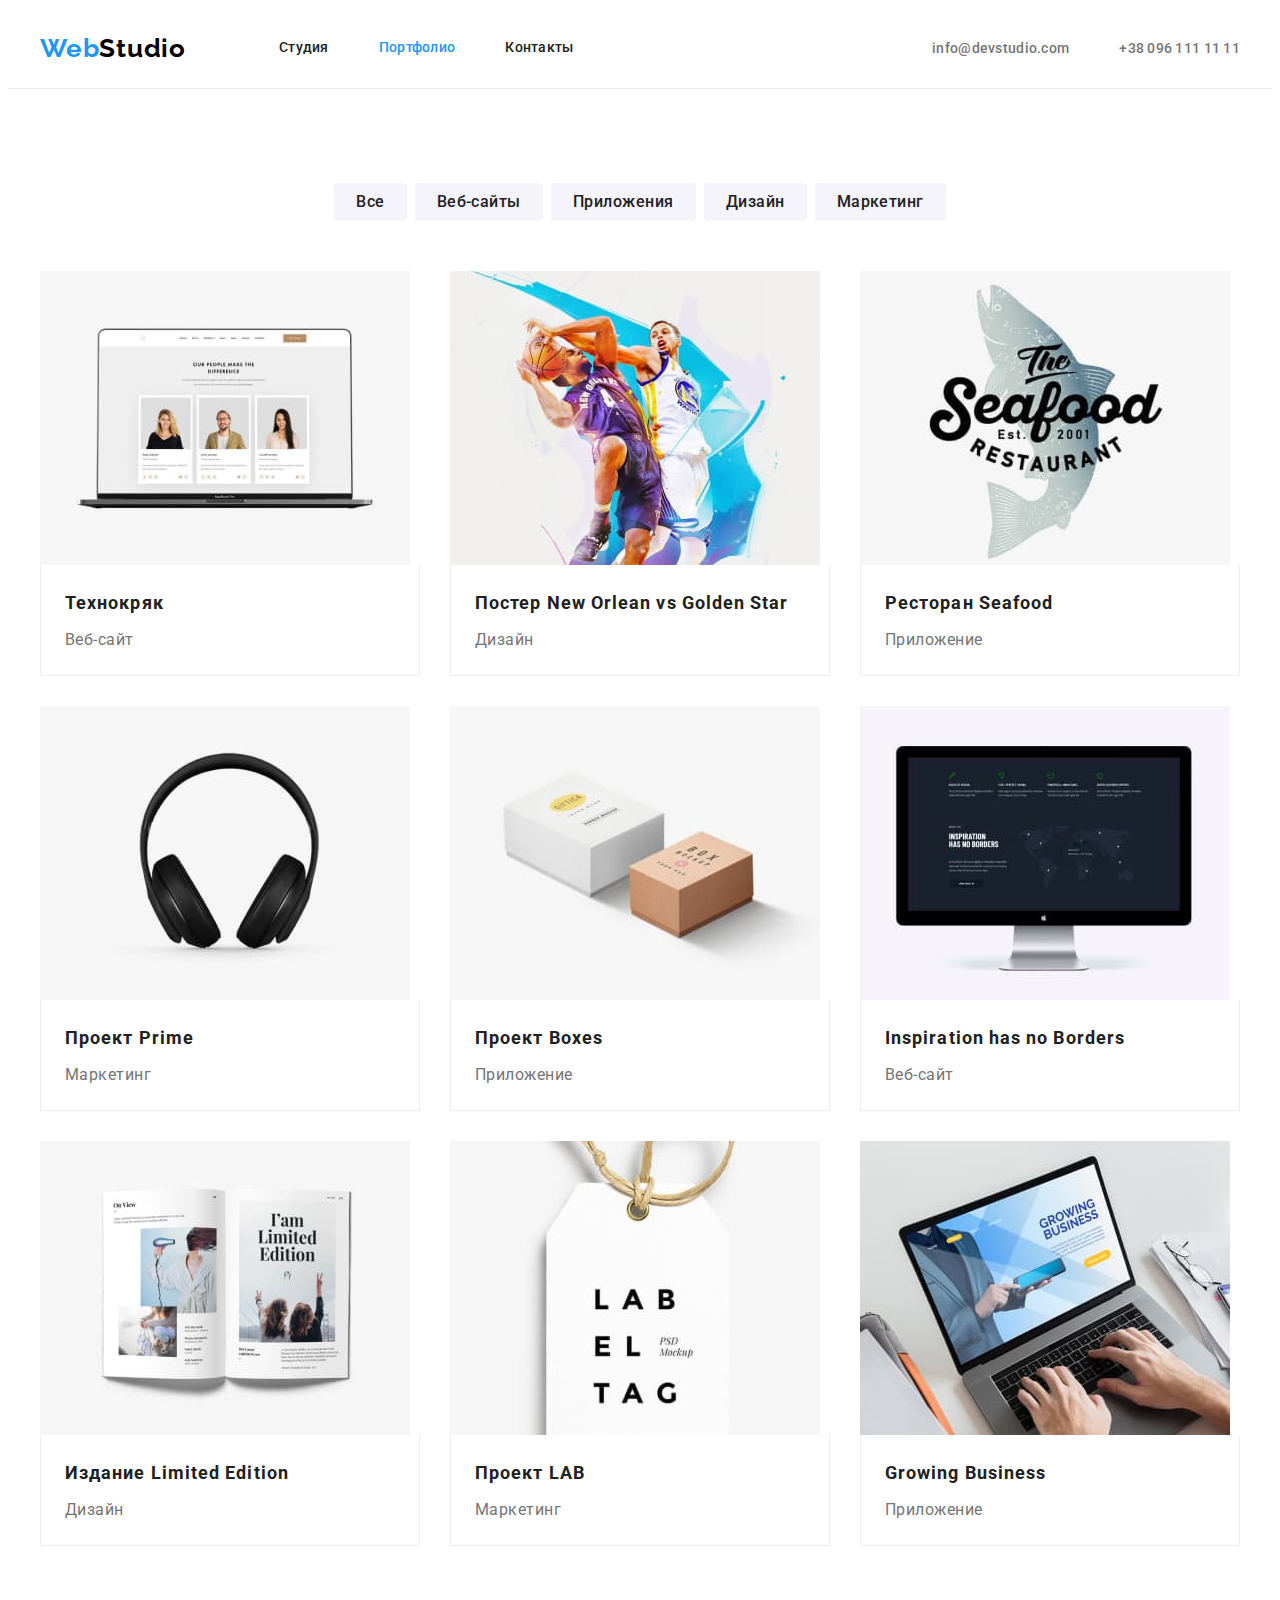
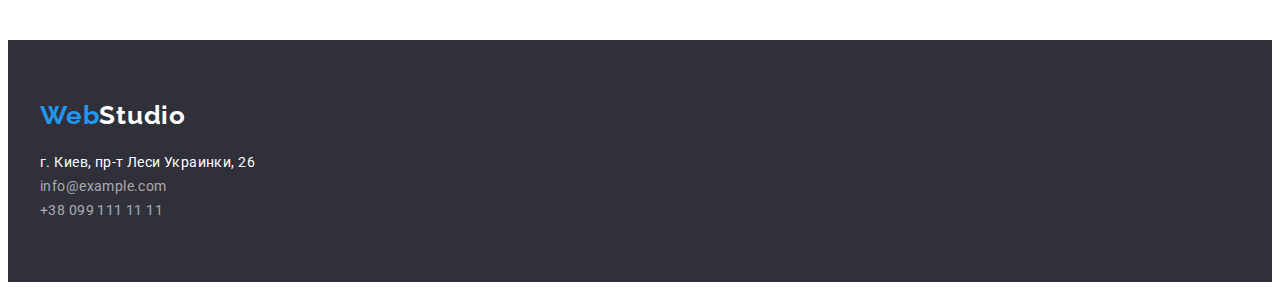
==== commit d529e642: "исправляет подсветку текузей страницы" ====
--- a/portfolio.html
+++ b/portfolio.html
@@ -23,8 +23,8 @@
             <nav class="header-nav">
                 <a class="link header-logo" href=""><span class="web">Web</span>Studio</a>
                 <ul class="list header-list">
-                    <li class="header-list-container"><a class="link header-item current" href="">Студия</a></li>
-                    <li class="header-list-container"><a class="link header-item" href="./portfolio.html">Портфолио</a></li>
+                    <li class="header-list-container"><a class="link header-item " href="./index.html">Студия</a></li>
+                    <li class="header-list-container"><a class="link header-item current" href="">Портфолио</a></li>
                     <li class="header-list-container"><a class="link header-item" href="">Контакты</a></li>
                 </ul>
             </nav>
